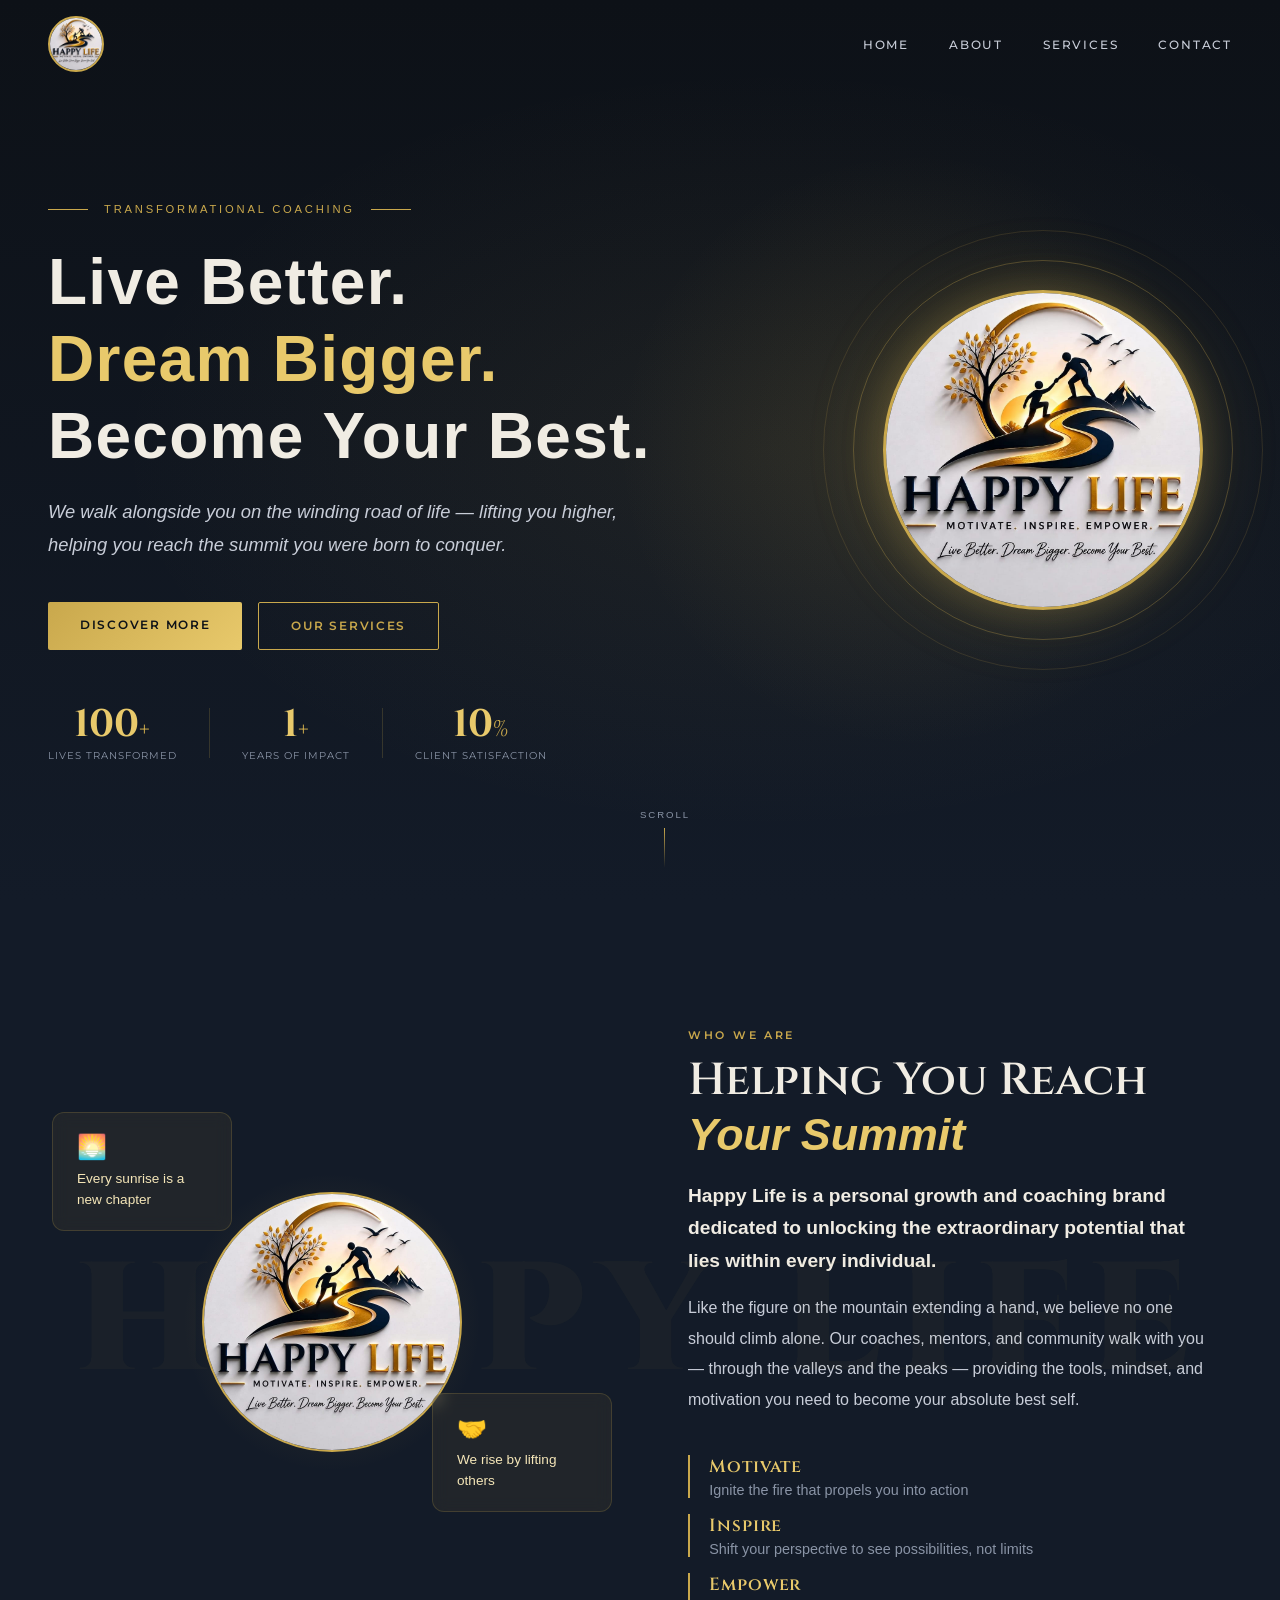
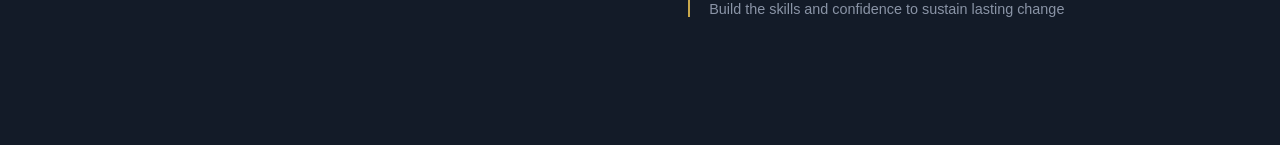
==== index.html @ b6725c38 "Update index.html" ====
<!DOCTYPE html>
<html lang="en">
<head>
  <meta charset="UTF-8" />
  <meta name="viewport" content="width=device-width, initial-scale=1.0" />
  <meta name="description" content="Happy life empowers individuals and organizations through public speaking,communication,and personal development training.Build confidence and unlock your potential today.">
  <title>Happy Life | Motivate. Inspire. Empower.</title>
  <link rel="stylesheet" href="styles.css" />
  <link href="https://fonts.googleapis.com/css2?family=Cormorant+Garamond:ital,wght@0,300;0,400;0,600;0,700;1,300;1,400&family=Cinzel:wght@400;600;700;900&family=Dancing+Script:wght@600;700&family=Montserrat:wght@300;400;500;600&display=swap" rel="stylesheet" />
</head>
<body>
  <!-- Particle Background -->
  <div class="particles" id="particles"></div>

  <!-- Navigation -->
  <nav class="navbar" id="navbar">
    <div class="nav-logo">
      <img src="happylife logo.jpeg" alt="Happy Life Logo" class="nav-logo-img" />
    </div>
    <ul class="nav-links">
      <li><a href="index.html">Home</a></li>
      <li><a href="about.html">About</a></li>
      <li><a href="service.html">Services</a></li>
      <li><a href="contact.html">Contact</a></li>
    </ul>
  </nav>

  <!-- Mobile Menu -->
  <div class="mobile-menu" id="mobileMenu">
    <ul>
      <li><a href="index.html" onclick="closeMobile()">Home</a></li>
      <li><a href="about.html" onclick="closeMobile()">About</a></li>
      <li><a href="service.html" onclick="closeMobile()">Services</a></li>
      <li><a href="contact.html" onclick="closeMobile()">Contact</a></li>
    </ul>
  </div>

  <!-- Hero Section -->
  <section class="hero" id="home">
    <div class="hero-backdrop"></div>
    <div class="hero-glow"></div>
    <div class="hero-content">
      <div class="hero-badge">
        <span class="badge-line"></span>
        <span>Transformational Coaching</span>
        <span class="badge-line"></span>
      </div>
      <h1 class="hero-title">
        <span class="hero-title-top">Live Better.</span>
        <span class="hero-title-mid">Dream Bigger.</span>
        <span class="hero-title-bot">Become Your Best.</span>
      </h1>
      <p class="hero-sub">We walk alongside you on the winding road of life — lifting you higher, helping you reach the summit you were born to conquer.</p>
      <div class="hero-actions">
        <a href="about.html" class="btn-gold">Discover More</a>
        <a href="service.html" class="btn-ghost">Our Services</a>
      </div>
      <div class="hero-stats">
        <div class="stat"><span class="stat-num" data-target="1200">100</span><span class="stat-plus">+</span><p>Lives Transformed</p></div>
        <div class="stat-divider"></div>
        <div class="stat"><span class="stat-num" data-target="8">1</span><span class="stat-plus">+</span><p>Years of Impact</p></div>
        <div class="stat-divider"></div>
        <div class="stat"><span class="stat-num" data-target="96">10</span><span class="stat-plus">%</span><p>Client Satisfaction</p></div>
      </div>
    </div>
    <div class="hero-logo-wrap">
      <div class="logo-ring ring1"></div>
      <div class="logo-ring ring2"></div>
      <img src="happylife logo.jpeg" alt="Happy Life" class="hero-logo-img" />
    </div>
    <div class="scroll-hint">
      <span>Scroll</span>
      <div class="scroll-line"></div>
    </div>
  </section>
  <!--about section-->
    <section class="about" id="about">
    <div class="section-bg-text">HAPPY LIFE</div>
    <div class="container">
      <div class="about-grid">
        <div class="about-visual">
          <div class="about-card card-1">
            <div class="about-card-icon">🌅</div>
            <p>Every sunrise is a new chapter</p>
          </div>
          <div class="about-card card-2">
            <div class="about-card-icon">🤝</div>
            <p>We rise by lifting others</p>
          </div>
          <div class="about-image-wrap">
            <img src="happylife logo.jpeg" alt="Happy Life" class="about-logo" />
            <div class="about-image-glow"></div>
          </div>
        </div>
        <div class="about-text">
          <div class="section-label">Who We Are</div>
          <h2 class="section-title">Helping You Reach <em>Your Summit</em></h2>
          <p class="about-lead">Happy Life is a personal growth and coaching brand dedicated to unlocking the extraordinary potential that lies within every individual.</p>
          <p class="about-body">Like the figure on the mountain extending a hand, we believe no one should climb alone. Our coaches, mentors, and community walk with you — through the valleys and the peaks — providing the tools, mindset, and motivation you need to become your absolute best self.</p>
          <div class="pillars">
            <div class="pillar">
              <span class="pillar-gold">Motivate</span>
              <p>Ignite the fire that propels you into action</p>
            </div>
            <div class="pillar">
              <span class="pillar-gold">Inspire</span>
              <p>Shift your perspective to see possibilities, not limits</p>
            </div>
            <div class="pillar">
              <span class="pillar-gold">Empower</span>
              <p>Build the skills and confidence to sustain lasting change</p>
            </div>
          </div>
        </div>
      </div>
    </div>
  </section>
<script defer src="script.js"></script>
</body>
</html>
---- styles.css ----
/* ===== CSS VARIABLES ===== */
:root {
  --navy: #0d1117;
  --navy-2: #131b28;
  --navy-3: #1a2540;
  --gold: #c9a84c;
  --gold-light: #e8c96b;
  --gold-pale: #f5e6b8;
  --white: #ffffff;
  --off-white: #f0ece3;
  --text-muted: #8a94a6;
  --text-body: #c8cdd8;
  --border: rgba(201, 168, 76, 0.2);
  --shadow-gold: 0 0 40px rgba(201, 168, 76, 0.25);
  --shadow-deep: 0 20px 60px rgba(0, 0, 0, 0.5);

  --font-display: 'Cinzel', serif;
  --font-body: 'Cormorant Garamond', serif;
  --font-script: 'Dancing Script', cursive;
  --font-sans: 'Montserrat', sans-serif;

  --radius: 12px;
  --transition: 0.4s cubic-bezier(0.25, 0.8, 0.25, 1);
}
*{
  font-family:Arial, sans-serif;
}

/* ===== RESET & BASE ===== */
*, *::before, *::after { box-sizing: border-box; margin: 0; padding: 0; }

html { scroll-behavior: smooth; font-size: 16px; }

body {
  background: var(--navy);
  color: var(--text-body);
  font-family: var(--font-body);
  overflow-x: hidden;
  cursor: default;
}

a { text-decoration: none; color: inherit; }
img { max-width: 100%; display: block; }

/* ===== PARTICLES ===== */
.particles {
  position: fixed;
  inset: 0;
  pointer-events: none;
  z-index: 0;
  overflow: hidden;
}

.particle {
  position: absolute;
  border-radius: 50%;
  background: var(--gold);
  opacity: 0;
  animation: float-particle linear infinite;
}

@keyframes float-particle {
  0% { transform: translateY(100vh) scale(0); opacity: 0; }
  10% { opacity: 0.6; }
  90% { opacity: 0.2; }
  100% { transform: translateY(-10vh) scale(1); opacity: 0; }
}

/* ===== NAVBAR ===== */
.navbar {
  position: fixed;
  top: 0;
  left: 0;
  right: 0;
  z-index: 1000;
  display: flex;
  align-items: center;
  justify-content: space-between;
  padding: 1rem 3rem;
  transition: var(--transition);
  background: transparent;
}

.navbar.scrolled {
  background: rgba(13, 17, 23, 0.95);
  backdrop-filter: blur(16px);
  border-bottom: 1px solid var(--border);
  padding: 0.75rem 3rem;
}

.nav-logo-img {
  height: 56px;
  width: 56px;
  object-fit: cover;
  border-radius: 50%;
  border: 2px solid var(--gold);
  transition: var(--transition);
}

.nav-logo-img:hover { transform: rotate(5deg) scale(1.05); }

.nav-links {
  display: flex;
  list-style: none;
  gap: 2.5rem;
}

.nav-links a {
  font-family: var(--font-sans);
  font-size: 0.75rem;
  font-weight: 500;
  letter-spacing: 0.15em;
  text-transform: uppercase;
  color: var(--text-body);
  position: relative;
  transition: color 0.3s;
}

.nav-links a::after {
  content: '';
  position: absolute;
  bottom: -4px;
  left: 0;
  width: 0;
  height: 1px;
  background: var(--gold);
  transition: width 0.3s;
}

.nav-links a:hover { color: var(--gold-light); }
.nav-links a:hover::after { width: 100%; }

.nav-cta {
  font-family: var(--font-sans);
  font-size: 0.7rem;
  font-weight: 600;
  letter-spacing: 0.15em;
  text-transform: uppercase;
  background: linear-gradient(135deg, var(--gold), var(--gold-light));
  color: var(--navy);
  padding: 0.65rem 1.5rem;
  border-radius: 2px;
  transition: var(--transition);
}

.nav-cta:hover {
  transform: translateY(-2px);
  box-shadow: 0 8px 24px rgba(201, 168, 76, 0.4);
}

.hamburger {
  display: none;
  flex-direction: column;
  gap: 5px;
  background: none;
  border: none;
  cursor: pointer;
  padding: 4px;
}

.hamburger span {
  display: block;
  width: 24px;
  height: 2px;
  background: var(--gold);
  transition: var(--transition);
}

/* ===== MOBILE MENU ===== */
.mobile-menu {
  position: fixed;
  inset: 0;
  background: rgba(13, 17, 23, 0.98);
  z-index: 999;
  display: flex;
  align-items: center;
  justify-content: center;
  transform: translateX(100%);
  transition: var(--transition);
}

.mobile-menu.open { transform: translateX(0); }

.mobile-menu ul {
  list-style: none;
  text-align: center;
  display: flex;
  flex-direction: column;
  gap: 2rem;
}

.mobile-menu a {
  font-family: var(--font-display);
  font-size: 2rem;
  color: var(--off-white);
  letter-spacing: 0.1em;
}

.mobile-menu a:hover { color: var(--gold); }

/* ===== HERO ===== */
.hero {
  position: relative;
  min-height: 100vh;
  display: flex;
  align-items: center;
  padding: 8rem 3rem 4rem;
  overflow: hidden;
  z-index: 1;
}

.hero-backdrop {
  position: absolute;
  inset: 0;
  background: radial-gradient(ellipse at 60% 50%, rgba(201, 168, 76, 0.08) 0%, transparent 60%),
              linear-gradient(180deg, var(--navy) 0%, var(--navy-2) 100%);
  z-index: 0;
}

.hero-glow {
  position: absolute;
  width: 600px;
  height: 600px;
  border-radius: 50%;
  background: radial-gradient(circle, rgba(201, 168, 76, 0.12), transparent 70%);
  right: 5%;
  top: 50%;
  transform: translateY(-50%);
  z-index: 0;
  animation: pulse-glow 4s ease-in-out infinite;
}

@keyframes pulse-glow {
  0%, 100% { transform: translateY(-50%) scale(1); opacity: 0.8; }
  50% { transform: translateY(-50%) scale(1.1); opacity: 1; }
}

.hero-content {
  position: relative;
  z-index: 2;
  max-width: 620px;
}

.hero-badge {
  display: flex;
  align-items: center;
  gap: 1rem;
  margin-bottom: 2rem;
  font-family: var(--font-sans);
  font-size: 0.7rem;
  font-weight: 500;
  letter-spacing: 0.25em;
  text-transform: uppercase;
  color: var(--gold);
  animation: fade-up 0.8s ease both;
}

.badge-line {
  display: block;
  width: 40px;
  height: 1px;
  background: var(--gold);
}

.hero-title {
  font-family: var(--font-display);
  font-size: clamp(2.8rem, 5vw, 4.5rem);
  font-weight: 700;
  line-height: 1.1;
  letter-spacing: 0.02em;
  display: flex;
  flex-direction: column;
  gap: 0.1em;
  margin-bottom: 1.5rem;
}

.hero-title-top {
  color: var(--off-white);
  animation: fade-up 0.8s 0.1s ease both;
}

.hero-title-mid {
  color: var(--gold-light);
  animation: fade-up 0.8s 0.2s ease both;
}

.hero-title-bot {
  color: var(--off-white);
  animation: fade-up 0.8s 0.3s ease both;
}

.hero-sub {
  font-size: 1.15rem;
  line-height: 1.8;
  color: var(--text-body);
  margin-bottom: 2.5rem;
  font-style: italic;
  animation: fade-up 0.8s 0.4s ease both;
}

.hero-actions {
  display: flex;
  gap: 1rem;
  margin-bottom: 3.5rem;
  animation: fade-up 0.8s 0.5s ease both;
}

.btn-gold {
  font-family: var(--font-sans);
  font-size: 0.72rem;
  font-weight: 600;
  letter-spacing: 0.15em;
  text-transform: uppercase;
  background: linear-gradient(135deg, var(--gold), var(--gold-light));
  color: var(--navy);
  padding: 1rem 2rem;
  border-radius: 2px;
  border: none;
  cursor: pointer;
  transition: var(--transition);
  display: inline-block;
}

.btn-gold:hover {
  transform: translateY(-3px);
  box-shadow: 0 12px 32px rgba(201, 168, 76, 0.45);
}

.btn-ghost {
  font-family: var(--font-sans);
  font-size: 0.72rem;
  font-weight: 600;
  letter-spacing: 0.15em;
  text-transform: uppercase;
  color: var(--gold);
  padding: 1rem 2rem;
  border: 1px solid var(--gold);
  border-radius: 2px;
  transition: var(--transition);
  display: inline-block;
}

.btn-ghost:hover {
  background: rgba(201, 168, 76, 0.1);
  transform: translateY(-3px);
}

.hero-stats {
  display: flex;
  align-items: center;
  gap: 2rem;
  animation: fade-up 0.8s 0.6s ease both;
}

.stat { text-align: center; }

.stat-num {
  font-family: var(--font-display);
  font-size: 2.4rem;
  font-weight: 700;
  color: var(--gold-light);
  line-height: 1;
}

.stat-plus {
  font-family: var(--font-display);
  font-size: 1.4rem;
  color: var(--gold);
}

.stat p {
  font-family: var(--font-sans);
  font-size: 0.62rem;
  letter-spacing: 0.1em;
  text-transform: uppercase;
  color: var(--text-muted);
  margin-top: 0.3rem;
}

.stat-divider {
  width: 1px;
  height: 50px;
  background: var(--border);
}

/* Hero Logo */
.hero-logo-wrap {
  position: absolute;
  right: 6%;
  top: 50%;
  transform: translateY(-50%);
  z-index: 2;
  display: flex;
  align-items: center;
  justify-content: center;
}

.logo-ring {
  position: absolute;
  border-radius: 50%;
  border: 1px solid rgba(201, 168, 76, 0.3);
  animation: spin-ring linear infinite;
}

.ring1 {
  width: 380px;
  height: 380px;
  animation-duration: 20s;
}

.ring2 {
  width: 440px;
  height: 440px;
  animation-duration: 30s;
  animation-direction: reverse;
  border-color: rgba(201, 168, 76, 0.15);
}

@keyframes spin-ring {
  from { transform: rotate(0deg); }
  to { transform: rotate(360deg); }
}

.hero-logo-img {
  width: 320px;
  height: 320px;
  object-fit: cover;
  border-radius: 50%;
  border: 3px solid var(--gold);
  box-shadow: var(--shadow-gold), 0 0 80px rgba(201, 168, 76, 0.2);
  animation: float 6s ease-in-out infinite;
}

@keyframes float {
  0%, 100% { transform: translateY(0); }
  50% { transform: translateY(-16px); }
}

/* Scroll Hint */
.scroll-hint {
  position: absolute;
  bottom: 2rem;
  left: 50%;
  transform: translateX(-50%);
  z-index: 2;
  display: flex;
  flex-direction: column;
  align-items: center;
  gap: 0.5rem;
  font-family: var(--font-sans);
  font-size: 0.6rem;
  letter-spacing: 0.2em;
  text-transform: uppercase;
  color: var(--text-muted);
  animation: fade-up 1s 1s ease both;
}

.scroll-line {
  width: 1px;
  height: 40px;
  background: linear-gradient(to bottom, var(--gold), transparent);
  animation: scroll-pulse 2s ease-in-out infinite;
}

@keyframes scroll-pulse {
  0%, 100% { opacity: 0.5; transform: scaleY(1); }
  50% { opacity: 1; transform: scaleY(1.2); }
}

/* ===== KEYFRAMES ===== */
@keyframes fade-up {
  from { opacity: 0; transform: translateY(30px); }
  to { opacity: 1; transform: translateY(0); }
}

/* ===== CONTAINER ===== */
.container {
  max-width: 1200px;
  margin: 0 auto;
  padding: 0 2rem;
}

/* ===== SECTION LABELS ===== */
.section-label {
  font-family: var(--font-sans);
  font-size: 0.68rem;
  font-weight: 600;
  letter-spacing: 0.25em;
  text-transform: uppercase;
  color: var(--gold);
  margin-bottom: 0.75rem;
}

.section-title {
  font-family: var(--font-display);
  font-size: clamp(2rem, 3.5vw, 3rem);
  font-weight: 600;
  color: var(--off-white);
  line-height: 1.2;
  margin-bottom: 1rem;
}

.section-title em {
  font-style: italic;
  color: var(--gold-light);
}

.section-sub {
  font-size: 1.05rem;
  color: var(--text-body);
  line-height: 1.8;
  max-width: 560px;
}

.section-header {
  text-align: center;
  margin-bottom: 4rem;
}

.section-header .section-sub { margin: 0 auto; }

/* ===== ABOUT ===== */
.about {
  position: relative;
  padding: 8rem 0;
  background: var(--navy-2);
  overflow: hidden;
  z-index: 1;
}

.section-bg-text {
  position: absolute;
  top: 50%;
  left: 50%;
  transform: translate(-50%, -50%);
  font-family: var(--font-display);
  font-size: clamp(4rem, 12vw, 10rem);
  font-weight: 900;
  color: rgba(201, 168, 76, 0.04);
  white-space: nowrap;
  pointer-events: none;
  letter-spacing: 0.1em;
}

.about-grid {
  display: grid;
  grid-template-columns: 1fr 1fr;
  gap: 6rem;
  align-items: center;
}

.about-visual {
  position: relative;
  height: 500px;
}

.about-image-wrap {
  position: absolute;
  top: 50%;
  left: 50%;
  transform: translate(-50%, -50%);
  z-index: 1;
}

.about-logo {
  width: 260px;
  height: 260px;
  object-fit: cover;
  border-radius: 50%;
  border: 2px solid var(--gold);
  position: relative;
  z-index: 2;
}

.about-image-glow {
  position: absolute;
  inset: -20px;
  border-radius: 50%;
  background: radial-gradient(circle, rgba(201, 168, 76, 0.2), transparent 70%);
  z-index: 1;
  animation: pulse-glow 3s ease-in-out infinite;
}

.about-card {
  position: absolute;
  background: rgba(201, 168, 76, 0.08);
  border: 1px solid var(--border);
  border-radius: var(--radius);
  padding: 1.25rem 1.5rem;
  max-width: 180px;
  z-index: 3;
  backdrop-filter: blur(8px);
  animation: float 7s ease-in-out infinite;
}

.about-card.card-1 { top: 40px; left: -20px; animation-delay: 0s; }
.about-card.card-2 { bottom: 60px; right: -20px; animation-delay: 1.5s; }

.about-card-icon { font-size: 1.5rem; margin-bottom: 0.5rem; }
.about-card p { font-size: 0.85rem; color: var(--gold-pale); line-height: 1.5; }

.about-lead {
  font-size: 1.2rem;
  font-weight: 600;
  color: var(--off-white);
  line-height: 1.7;
  margin-bottom: 1rem;
}

.about-body {
  font-size: 1rem;
  line-height: 1.9;
  color: var(--text-body);
  margin-bottom: 2.5rem;
}

.pillars {
  display: flex;
  flex-direction: column;
  gap: 1rem;
}

.pillar {
  display: flex;
  flex-direction: column;
  gap: 0.2rem;
  padding-left: 1.2rem;
  border-left: 2px solid var(--gold);
}

.pillar-gold {
  font-family: var(--font-display);
  font-size: 1.1rem;
  font-weight: 600;
  color: var(--gold-light);
  letter-spacing: 0.05em;
}

.pillar p { font-size: 0.9rem; color: var(--text-muted); }

/* ===== SERVICES ===== */
.services {
  position: relative;
  padding: 8rem 0;
  background: var(--navy);
  z-index: 1;
}

.services-grid {
  display: grid;
  grid-template-columns: repeat(3, 1fr);
  gap: 1.5rem;
}

.service-card {
  position: relative;
  background: linear-gradient(135deg, rgba(26, 37, 64, 0.8), rgba(19, 27, 40, 0.6));
  border: 1px solid var(--border);
  border-radius: var(--radius);
  padding: 2.5rem 2rem;
  transition: var(--transition);
  overflow: hidden;
  animation: fade-up 0.6s var(--delay, 0s) ease both;
}

.service-card::before {
  content: '';
  position: absolute;
  top: 0;
  left: 0;
  right: 0;
  height: 2px;
  background: linear-gradient(90deg, transparent, var(--gold), transparent);
  opacity: 0;
  transition: opacity 0.4s;
}

.service-card:hover {
  transform: translateY(-8px);
  border-color: rgba(201, 168, 76, 0.5);
  box-shadow: var(--shadow-gold);
}

.service-card:hover::before { opacity: 1; }

.service-card.featured {
  background: linear-gradient(135deg, rgba(201, 168, 76, 0.12), rgba(26, 37, 64, 0.9));
  border-color: rgba(201, 168, 76, 0.4);
}

.service-icon {
  font-size: 2.5rem;
  margin-bottom: 1.25rem;
}

.service-card h3 {
  font-family: var(--font-display);
  font-size: 1.25rem;
  font-weight: 600;
  color: var(--off-white);
  margin-bottom: 0.75rem;
  line-height: 1.3;
}

.service-card p {
  font-size: 0.95rem;
  line-height: 1.8;
  color: var(--text-body);
  margin-bottom: 1.5rem;
}

.service-tag {
  display: inline-block;
  font-family: var(--font-sans);
  font-size: 0.6rem;
  font-weight: 600;
  letter-spacing: 0.15em;
  text-transform: uppercase;
  padding: 0.3rem 0.8rem;
  border-radius: 99px;
  background: rgba(201, 168, 76, 0.1);
  color: var(--gold);
  border: 1px solid var(--border);
  margin-bottom: 1rem;
}

.gold-tag { background: rgba(201, 168, 76, 0.2); }

.service-link {
  font-family: var(--font-sans);
  font-size: 0.75rem;
  font-weight: 600;
  letter-spacing: 0.1em;
  color: var(--gold);
  transition: gap 0.3s;
  display: block;
}

.service-link:hover { color: var(--gold-light); }

/* ===== QUOTE BANNER ===== */
.quote-banner {
  position: relative;
  padding: 5rem 2rem;
  background: linear-gradient(135deg, rgba(201, 168, 76, 0.08), rgba(13, 17, 23, 0.95)),
              var(--navy-3);
  border-top: 1px solid var(--border);
  border-bottom: 1px solid var(--border);
  overflow: hidden;
  z-index: 1;
}

.quote-inner {
  max-width: 800px;
  margin: 0 auto;
  text-align: center;
  position: relative;
}

.quote-mark {
  font-family: var(--font-display);
  font-size: 8rem;
  color: var(--gold);
  opacity: 0.15;
  line-height: 0;
  position: absolute;
  top: 2rem;
  left: -2rem;
}

blockquote {
  font-family: var(--font-script);
  font-size: clamp(1.4rem, 2.5vw, 2rem);
  color: var(--off-white);
  line-height: 1.6;
  font-style: italic;
  margin-bottom: 1rem;
}

cite {
  font-family: var(--font-sans);
  font-size: 0.7rem;
  letter-spacing: 0.2em;
  text-transform: uppercase;
  color: var(--gold);
}

/* ===== TESTIMONIALS ===== */
.testimonials {
  padding: 8rem 0;
  background: var(--navy-2);
  z-index: 1;
  position: relative;
}

.testimonials-track {
  display: grid;
  grid-template-columns: repeat(2, 1fr);
  gap: 1.5rem;
}

.testimonial-card {
  background: rgba(26, 37, 64, 0.6);
  border: 1px solid var(--border);
  border-radius: var(--radius);
  padding: 2.5rem;
  transition: var(--transition);
}

.testimonial-card:hover {
  border-color: rgba(201, 168, 76, 0.4);
  transform: translateY(-4px);
}

.stars {
  color: var(--gold);
  font-size: 1rem;
  letter-spacing: 0.1em;
  margin-bottom: 1.25rem;
}

.testimonial-card p {
  font-size: 1.05rem;
  font-style: italic;
  line-height: 1.9;
  color: var(--off-white);
  margin-bottom: 2rem;
}

.client {
  display: flex;
  align-items: center;
  gap: 1rem;
}

.client-avatar {
  width: 48px;
  height: 48px;
  border-radius: 50%;
  background: linear-gradient(135deg, var(--gold), var(--navy-3));
  display: flex;
  align-items: center;
  justify-content: center;
  font-family: var(--font-display);
  font-size: 0.8rem;
  font-weight: 700;
  color: var(--navy);
  flex-shrink: 0;
}

.client strong {
  display: block;
  font-family: var(--font-display);
  font-size: 0.95rem;
  color: var(--off-white);
}

.client span {
  font-family: var(--font-sans);
  font-size: 0.72rem;
  color: var(--text-muted);
}

/* ===== CONTACT ===== */
.contact {
  position: relative;
  padding: 8rem 0;
  background: var(--navy);
  z-index: 1;
  overflow: hidden;
}

.contact-glow {
  position: absolute;
  top: 0;
  right: 0;
  width: 500px;
  height: 500px;
  background: radial-gradient(circle, rgba(201, 168, 76, 0.07), transparent 70%);
  pointer-events: none;
}

.contact-grid {
  display: grid;
  grid-template-columns: 1fr 1.4fr;
  gap: 5rem;
  align-items: start;
}

.contact-info p {
  font-size: 1rem;
  line-height: 1.9;
  color: var(--text-body);
  margin-bottom: 2rem;
}

.contact-details {
  display: flex;
  flex-direction: column;
  gap: 1rem;
  margin-bottom: 2rem;
}

.contact-item {
  display: flex;
  align-items: center;
  gap: 1rem;
  font-family: var(--font-sans);
  font-size: 0.85rem;
  color: var(--text-body);
}

.contact-icon { font-size: 1.1rem; }

.social-links {
  display: flex;
  gap: 0.75rem;
}

.social-btn {
  font-family: var(--font-sans);
  font-size: 0.65rem;
  font-weight: 600;
  letter-spacing: 0.1em;
  text-transform: uppercase;
  padding: 0.5rem 1rem;
  border: 1px solid var(--border);
  border-radius: 2px;
  color: var(--gold);
  transition: var(--transition);
}

.social-btn:hover {
  background: rgba(201, 168, 76, 0.1);
  border-color: var(--gold);
}

/* Form */
.contact-form {
  display: flex;
  flex-direction: column;
  gap: 1.5rem;
}

.form-row {
  display: grid;
  grid-template-columns: 1fr 1fr;
  gap: 1.5rem;
}

.form-group {
  display: flex;
  flex-direction: column;
  gap: 0.5rem;
}

.form-group label {
  font-family: var(--font-sans);
  font-size: 0.68rem;
  font-weight: 600;
  letter-spacing: 0.15em;
  text-transform: uppercase;
  color: var(--gold);
}

.form-group input,
.form-group select,
.form-group textarea {
  background: rgba(26, 37, 64, 0.6);
  border: 1px solid var(--border);
  border-radius: var(--radius);
  padding: 0.85rem 1.1rem;
  color: var(--off-white);
  font-family: var(--font-body);
  font-size: 1rem;
  transition: border-color 0.3s;
  outline: none;
  resize: vertical;
}

.form-group input::placeholder,
.form-group textarea::placeholder {
  color: var(--text-muted);
}

.form-group select {
  appearance: none;
  cursor: pointer;
  color: var(--text-muted);
}

.form-group select option { background: var(--navy-2); color: var(--off-white); }

.form-group input:focus,
.form-group select:focus,
.form-group textarea:focus {
  border-color: var(--gold);
  background: rgba(26, 37, 64, 0.9);
}

.full-width { width: 100%; padding: 1.1rem; font-size: 0.8rem; }

.form-success {
  display: none;
  font-family: var(--font-sans);
  font-size: 0.85rem;
  color: var(--gold-light);
  text-align: center;
  padding: 1rem;
  border: 1px solid var(--border);
  border-radius: var(--radius);
  background: rgba(201, 168, 76, 0.08);
}

/* ===== FOOTER ===== */
.footer {
  background: var(--navy-2);
  border-top: 1px solid var(--border);
  padding: 4rem 2rem 2.5rem;
  text-align: center;
  z-index: 1;
  position: relative;
}

.footer-logo img {
  width: 80px;
  height: 80px;
  object-fit: cover;
  border-radius: 50%;
  border: 2px solid var(--gold);
  margin: 0 auto 1.25rem;
}

.footer-tagline {
  font-family: var(--font-sans);
  font-size: 0.7rem;
  font-weight: 600;
  letter-spacing: 0.25em;
  text-transform: uppercase;
  color: var(--gold);
  margin-bottom: 0.5rem;
}

.footer-sub {
  font-family: var(--font-script);
  font-size: 1.1rem;
  color: var(--text-body);
  margin-bottom: 2rem;
}

.footer-divider {
  width: 80px;
  height: 1px;
  background: var(--border);
  margin: 0 auto 1.5rem;
}

.footer-copy {
  font-family: var(--font-sans);
  font-size: 0.72rem;
  color: var(--text-muted);
  letter-spacing: 0.05em;
}

/* ===== SCROLL REVEAL ===== */
.reveal {
  opacity: 0;
  transform: translateY(40px);
  transition: opacity 0.7s ease, transform 0.7s ease;
}

.reveal.visible {
  opacity: 1;
  transform: translateY(0);
}

/* ===== RESPONSIVE ===== */
@media (max-width: 1024px) {
  .hero { flex-direction: column; text-align: center; padding: 7rem 2rem 4rem; }
  .hero-content { max-width: 100%; }
  .hero-badge { justify-content: center; }
  .hero-actions { justify-content: center; }
  .hero-stats { justify-content: center; }
  .hero-logo-wrap { position: relative; right: auto; top: auto; transform: none; margin-top: 3rem; }
  .scroll-hint { display: none; }
  .about-grid { grid-template-columns: 1fr; gap: 3rem; }
  .about-visual { height: 300px; }
  .services-grid { grid-template-columns: repeat(2, 1fr); }
  .contact-grid { grid-template-columns: 1fr; gap: 3rem; }
}

@media (max-width: 768px) {
  .navbar { padding: 1rem 1.5rem; }
  .nav-links, .nav-cta { display: none; }
  .hamburger { display: flex; }
  .navbar.scrolled { padding: 0.75rem 1.5rem; }

  .hero { padding: 6rem 1.5rem 3rem; }
  .hero-logo-img { width: 240px; height: 240px; }
  .ring1 { width: 280px; height: 280px; }
  .ring2 { width: 340px; height: 340px; }

  .about { padding: 5rem 0; }
  .services { padding: 5rem 0; }
  .services-grid { grid-template-columns: 1fr; }

  .testimonials-track { grid-template-columns: 1fr; }
  .contact { padding: 5rem 0; }
  .form-row { grid-template-columns: 1fr; }

  .quote-banner { padding: 3.5rem 2rem; }
  .quote-mark { display: none; }
}

@media (max-width: 480px) {
  .hero-stats { flex-direction: column; gap: 1rem; }
  .stat-divider { width: 60px; height: 1px; }
  .hero-actions { flex-direction: column; align-items: center; }
}
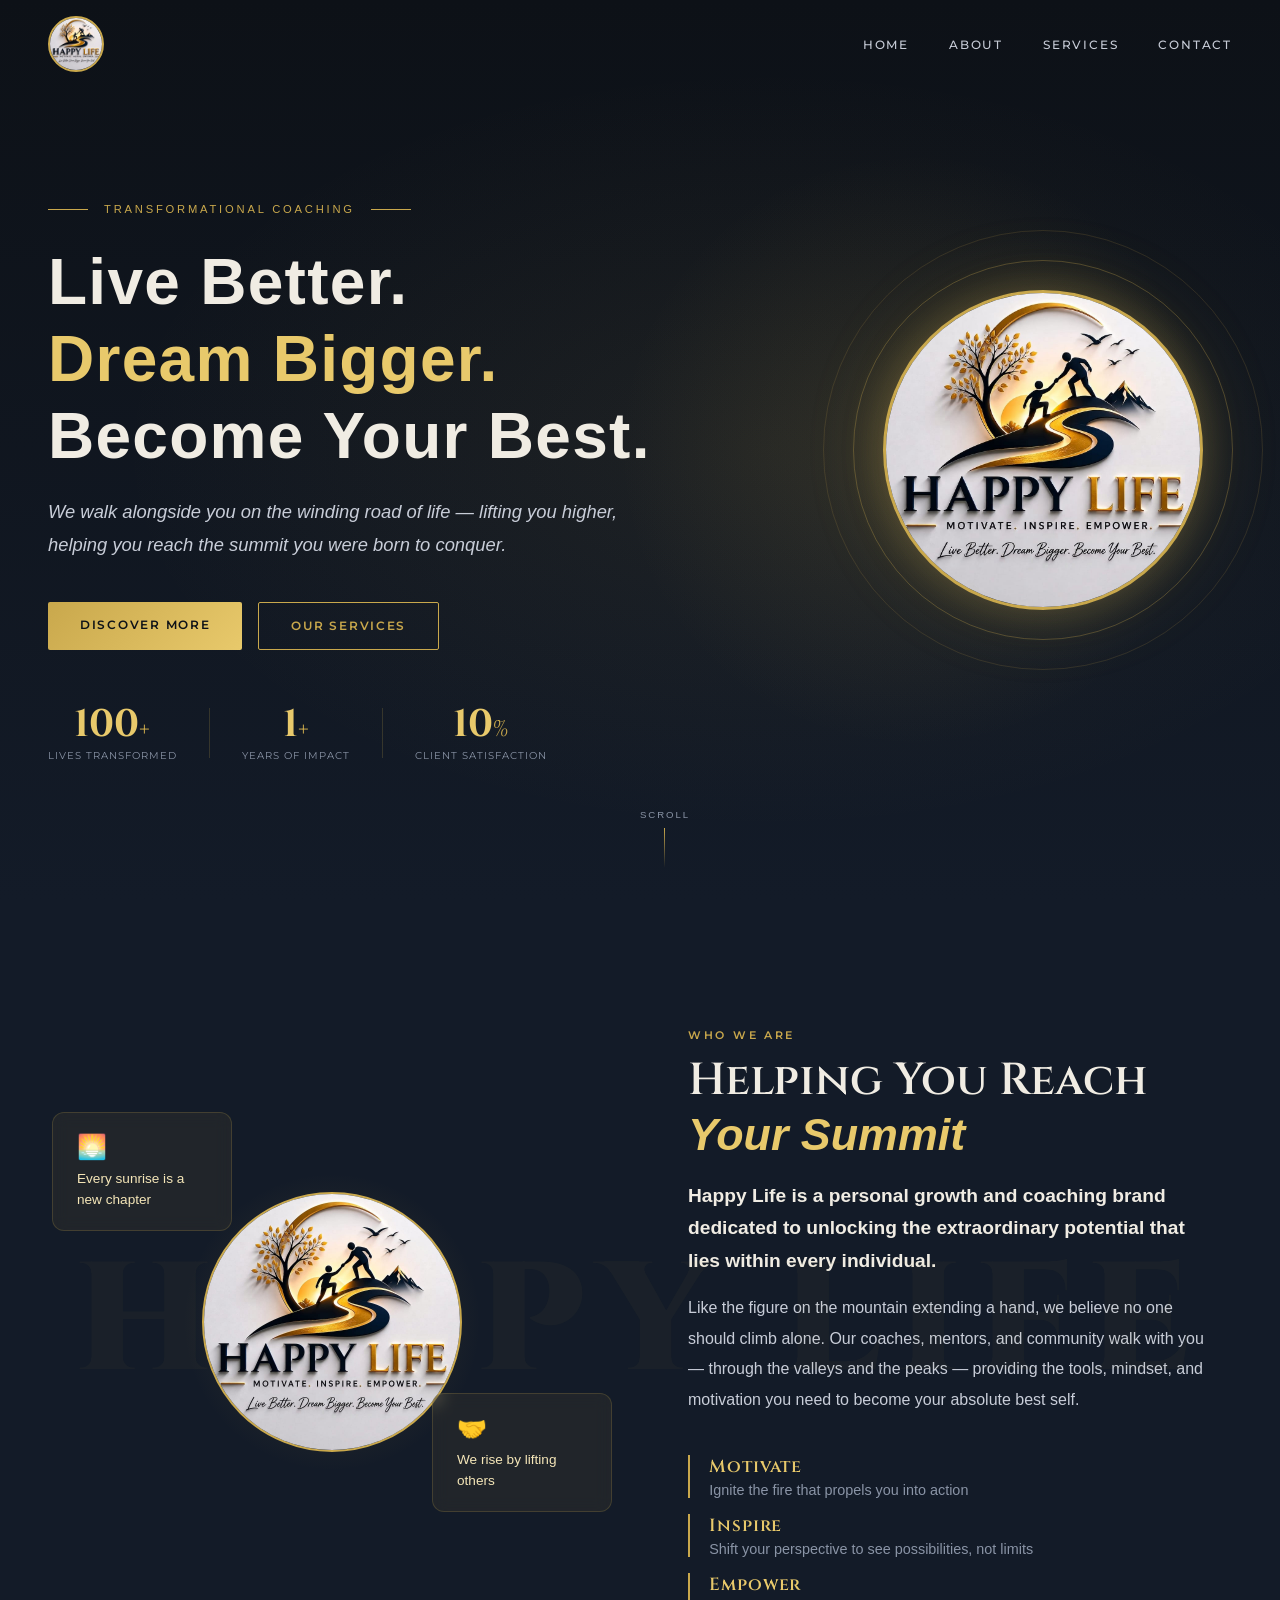
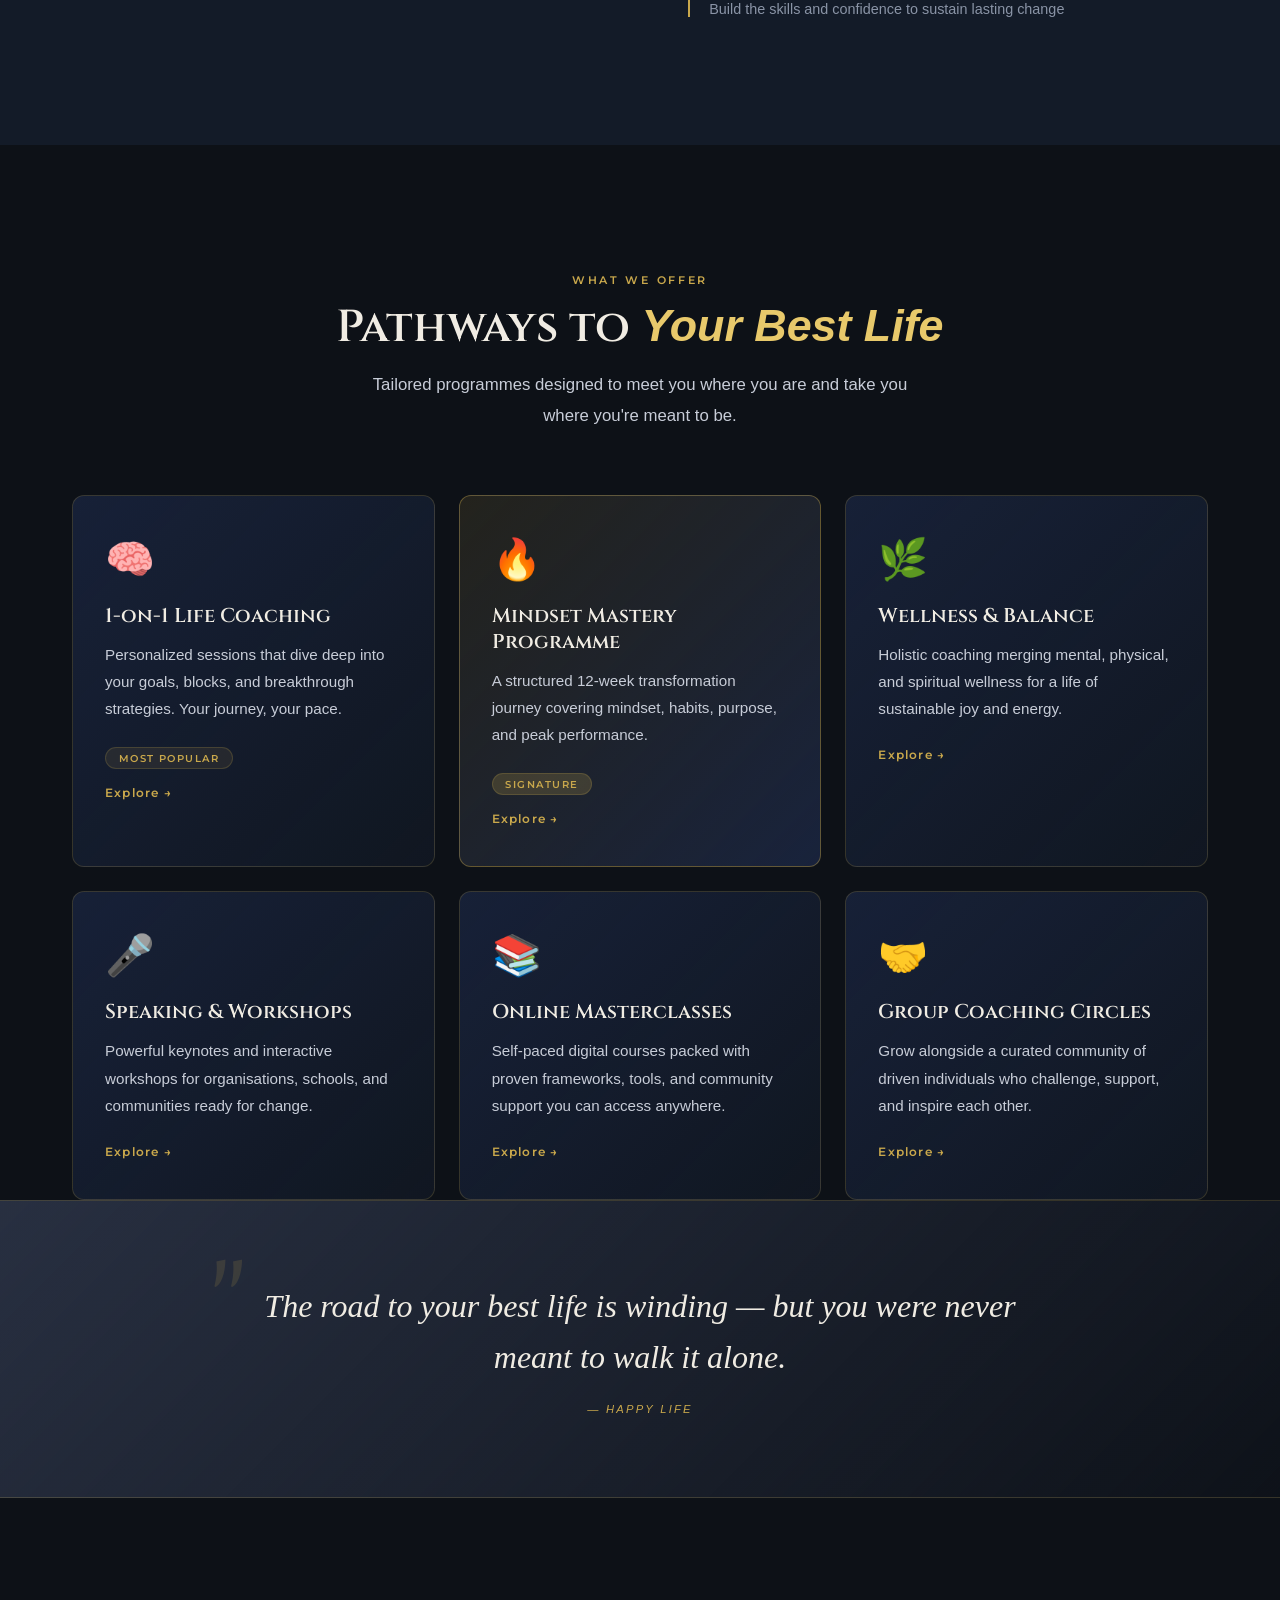
==== commit 0332beeb: "Update index.html" ====
--- a/index.html
+++ b/index.html
@@ -115,6 +115,64 @@
       </div>
     </div>
   </section>
+  <!--services section-->
+   <section class="services" id="services">
+    <div class="container">
+      <div class="section-header">
+        <div class="section-label">What We Offer</div>
+        <h2 class="section-title">Pathways to <em>Your Best Life</em></h2>
+        <p class="section-sub">Tailored programmes designed to meet you where you are and take you where you're meant to be.</p>
+      </div>
+      <div class="services-grid">
+        <div class="service-card" style="--delay:0s">
+          <div class="service-icon">🧠</div>
+          <h3>1-on-1 Life Coaching</h3>
+          <p>Personalized sessions that dive deep into your goals, blocks, and breakthrough strategies. Your journey, your pace.</p>
+          <div class="service-tag">Most Popular</div>
+          <a href="contact.html" class="service-link">Explore →</a>
+        </div>
+        <div class="service-card featured" style="--delay:0.1s">
+          <div class="service-icon">🔥</div>
+          <h3>Mindset Mastery Programme</h3>
+          <p>A structured 12-week transformation journey covering mindset, habits, purpose, and peak performance.</p>
+          <div class="service-tag gold-tag">Signature</div>
+          <a href="contact.html" class="service-link">Explore →</a>
+        </div>
+        <div class="service-card" style="--delay:0.2s">
+          <div class="service-icon">🌿</div>
+          <h3>Wellness & Balance</h3>
+          <p>Holistic coaching merging mental, physical, and spiritual wellness for a life of sustainable joy and energy.</p>
+          <a href="contact.html" class="service-link">Explore →</a>
+        </div>
+        <div class="service-card" style="--delay:0.3s">
+          <div class="service-icon">🎤</div>
+          <h3>Speaking & Workshops</h3>
+          <p>Powerful keynotes and interactive workshops for organisations, schools, and communities ready for change.</p>
+          <a href="contact.html" class="service-link">Explore →</a>
+        </div>
+        <div class="service-card" style="--delay:0.4s">
+          <div class="service-icon">📚</div>
+          <h3>Online Masterclasses</h3>
+          <p>Self-paced digital courses packed with proven frameworks, tools, and community support you can access anywhere.</p>
+          <a href="contact.html" class="service-link">Explore →</a>
+        </div>
+        <div class="service-card" style="--delay:0.5s">
+          <div class="service-icon">🤝</div>
+          <h3>Group Coaching Circles</h3>
+          <p>Grow alongside a curated community of driven individuals who challenge, support, and inspire each other.</p>
+          <a href="contact.html" class="service-link">Explore →</a>
+        </div>
+      </div>
+    </div>
+     <!-- Quote Banner -->
+  <section class="quote-banner">
+    <div class="quote-inner">
+      <span class="quote-mark">"</span>
+      <blockquote>The road to your best life is winding — but you were never meant to walk it alone.</blockquote>
+      <cite>— Happy Life</cite>
+    </div>
+  </section>
+    </section>
 <script defer src="script.js"></script>
 </body>
 </html>
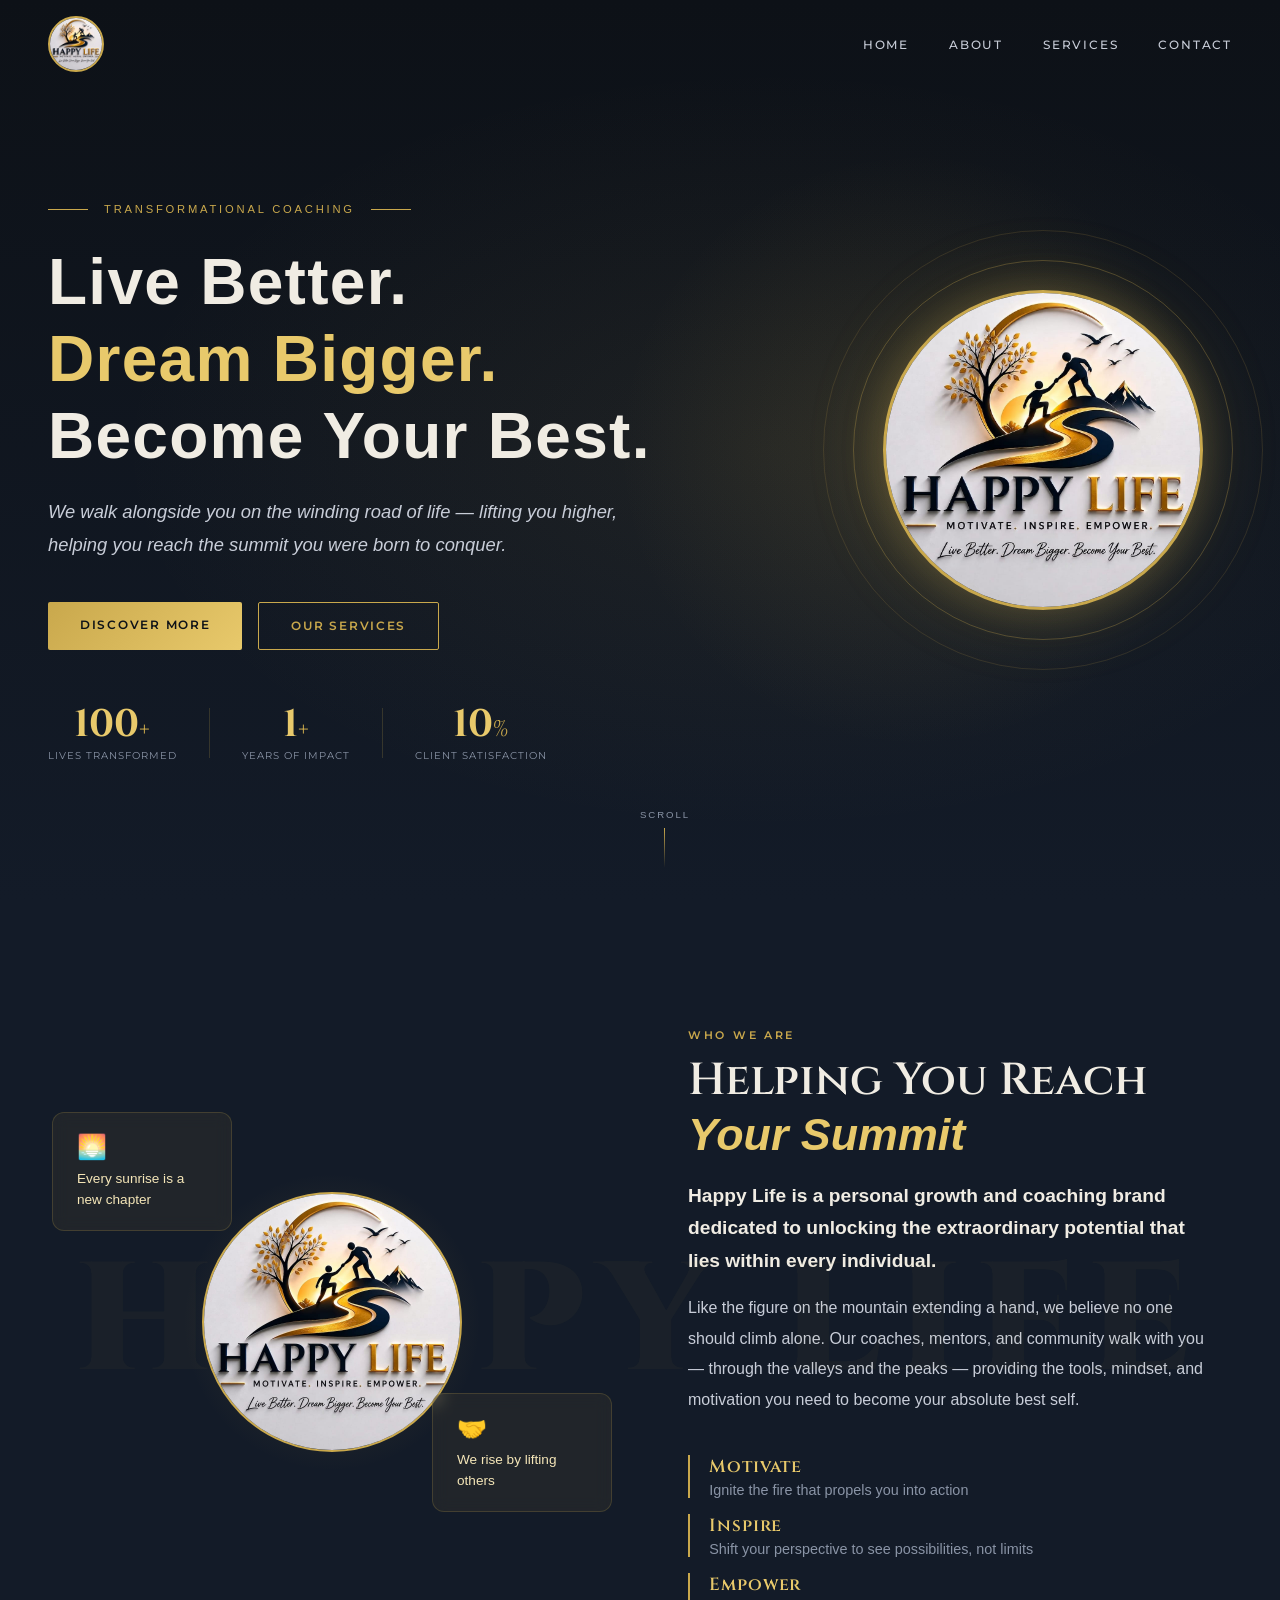
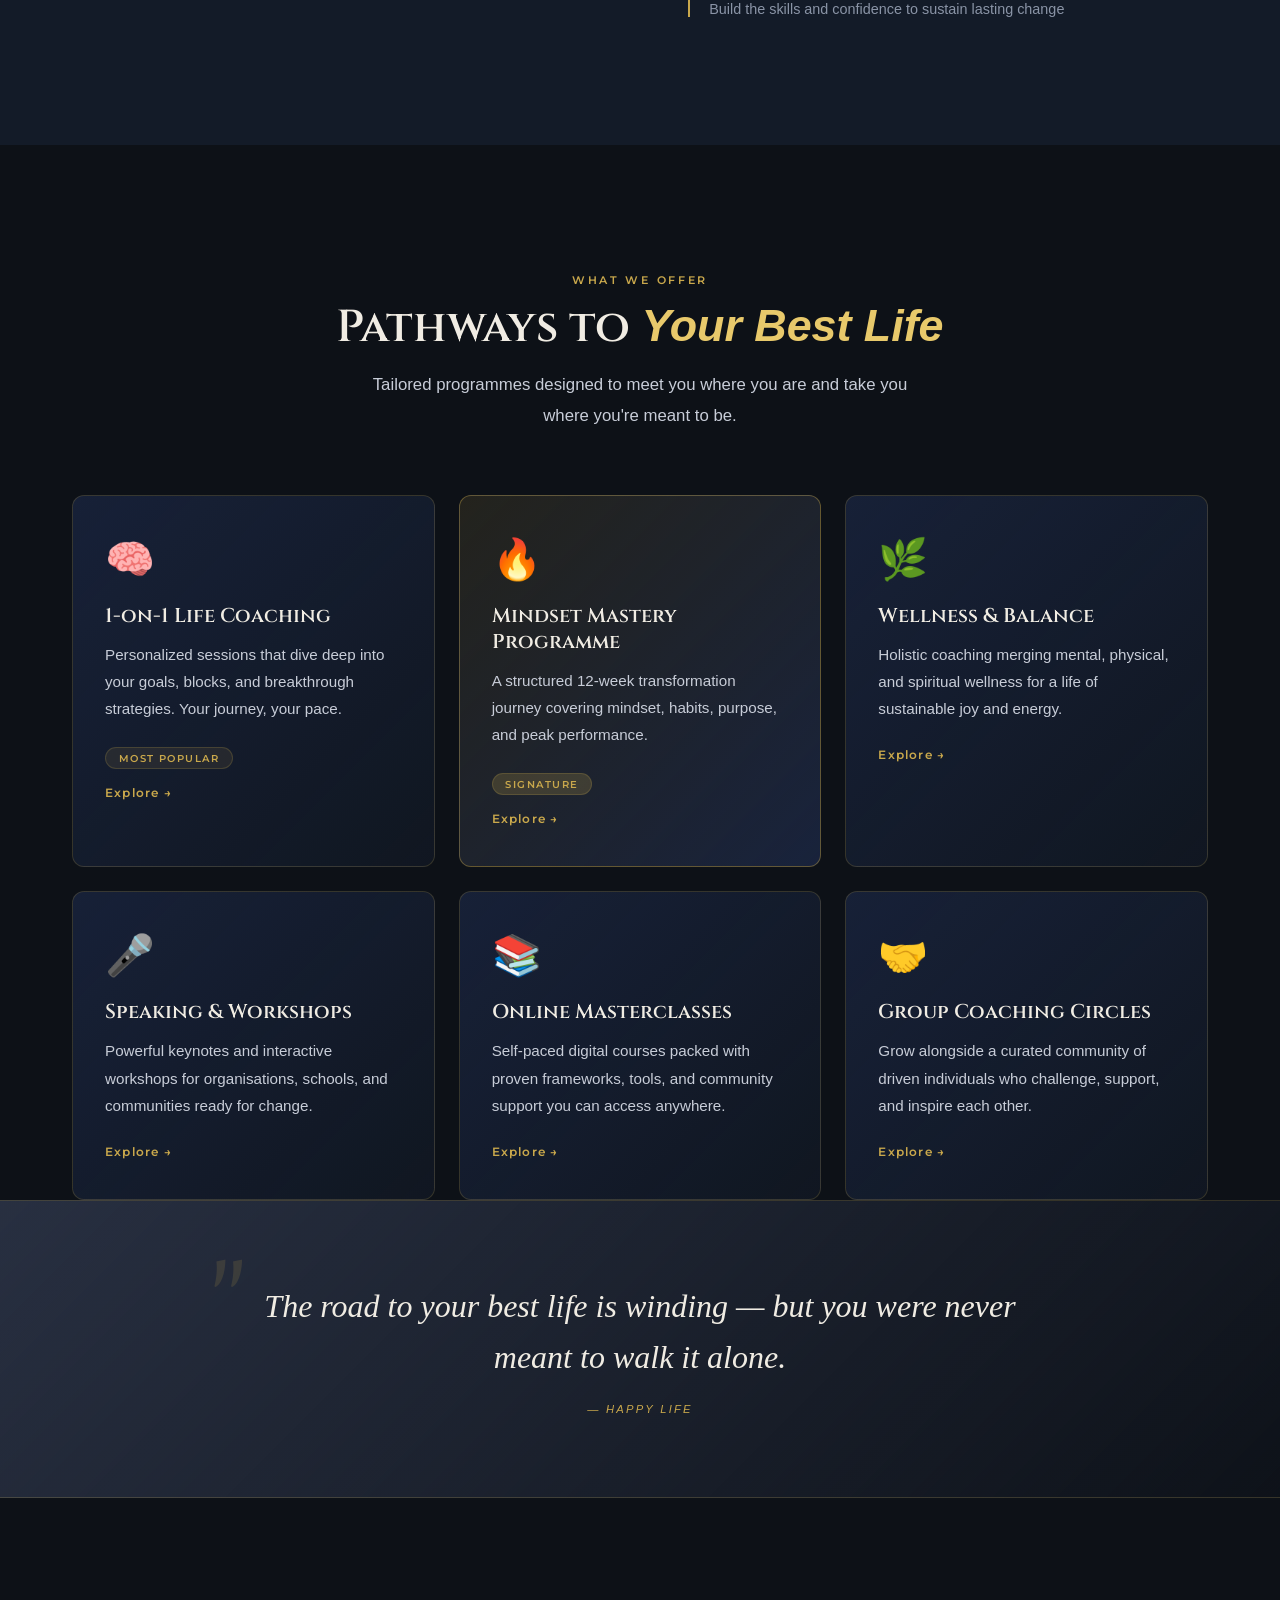
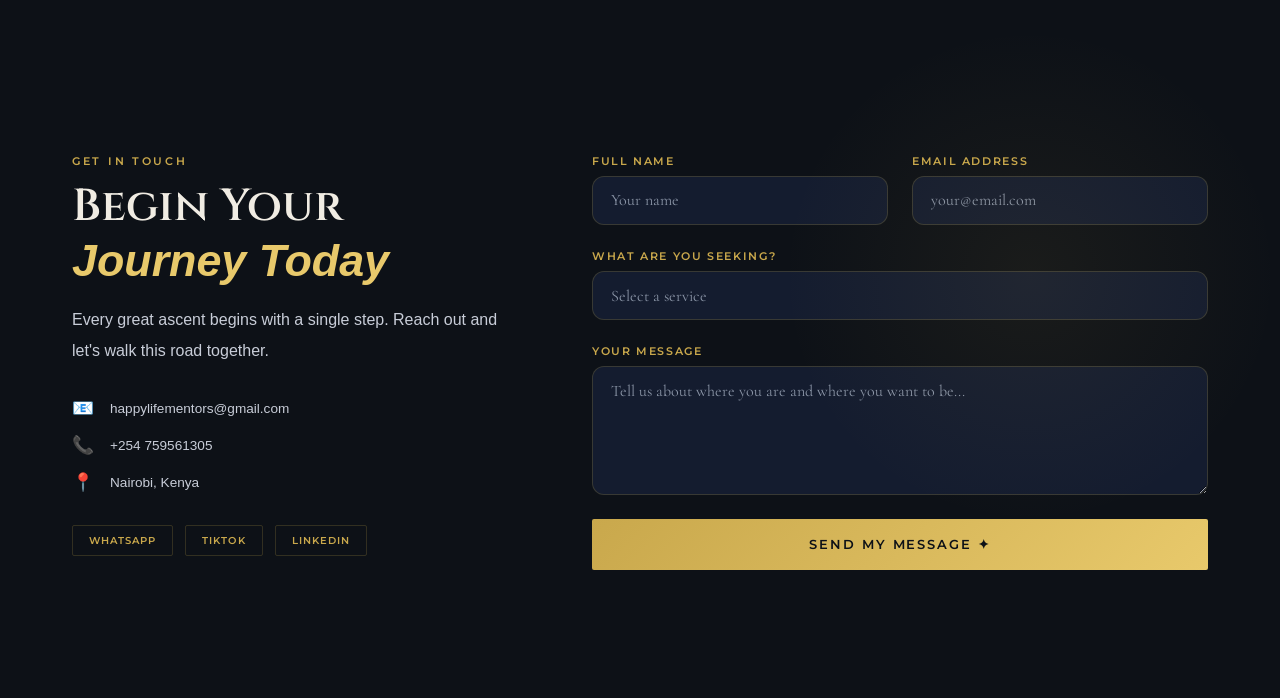
==== commit b80feffd: "Update index.html" ====
--- a/index.html
+++ b/index.html
@@ -173,6 +173,68 @@
     </div>
   </section>
     </section>
+  <!--contact section-->
+   <section class="contact" id="contact">
+    <div class="contact-glow"></div>
+    <div class="container">
+      <div class="contact-grid">
+        <div class="contact-info">
+          <div class="section-label">Get In Touch</div>
+          <h2 class="section-title">Begin Your <em>Journey Today</em></h2>
+          <p>Every great ascent begins with a single step. Reach out and let's walk this road together.</p>
+          <div class="contact-details">
+            <div class="contact-item">
+              <span class="contact-icon">📧</span>
+              <span><a href="mailto:happylifementors@gmail.com" class="email-link">happylifementors@gmail.com</a></span>
+            </div>
+            <div class="contact-item">
+              <span class="contact-icon">📞</span>
+              <span>+254 759561305</span>
+            </div>
+            <div class="contact-item">
+              <span class="contact-icon">📍</span>
+              <span>Nairobi, Kenya</span>
+            </div>
+          </div>
+          <div class="social-links">
+            <a href="https://wa.me/254759561305" class="social-btn">WhatsApp</a>
+            <a href="https://www.tiktok.com/@happyspeakers" class="social-btn">TikTok</a>
+            <a href="https://www.linkedin.com/in/elsey-ouma-20b757355" class="social-btn">LinkedIn</a>
+          </div>
+        </div>
+        <form class="contact-form" onsubmit="handleSubmit(event)">
+          <div class="form-row">
+            <div class="form-group">
+              <label>Full Name</label>
+              <input type="text" placeholder="Your name" required />
+            </div>
+            <div class="form-group">
+              <label>Email Address</label>
+              <input type="email" placeholder="your@email.com" required />
+            </div>
+          </div>
+          <div class="form-group">
+            <label>What are you seeking?</label>
+            <select>
+              <option value="">Select a service</option>
+              <option>1-on-1 Life Coaching</option>
+              <option>Mindset Mastery Programme</option>
+              <option>Wellness & Balance</option>
+              <option>Speaking & Workshops</option>
+              <option>Online Masterclasses</option>
+              <option>Group Coaching Circles</option>
+            </select>
+          </div>
+          <div class="form-group">
+            <label>Your Message</label>
+            <textarea rows="5" placeholder="Tell us about where you are and where you want to be..."></textarea>
+          </div>
+          <button type="submit" class="btn-gold full-width">Send My Message ✦</button>
+          <div class="form-success" id="formSuccess">✓ Message sent! We'll be in touch soon.</div>
+        </form>
+      </div>
+    </div>
+  </section>
 <script defer src="script.js"></script>
 </body>
 </html>
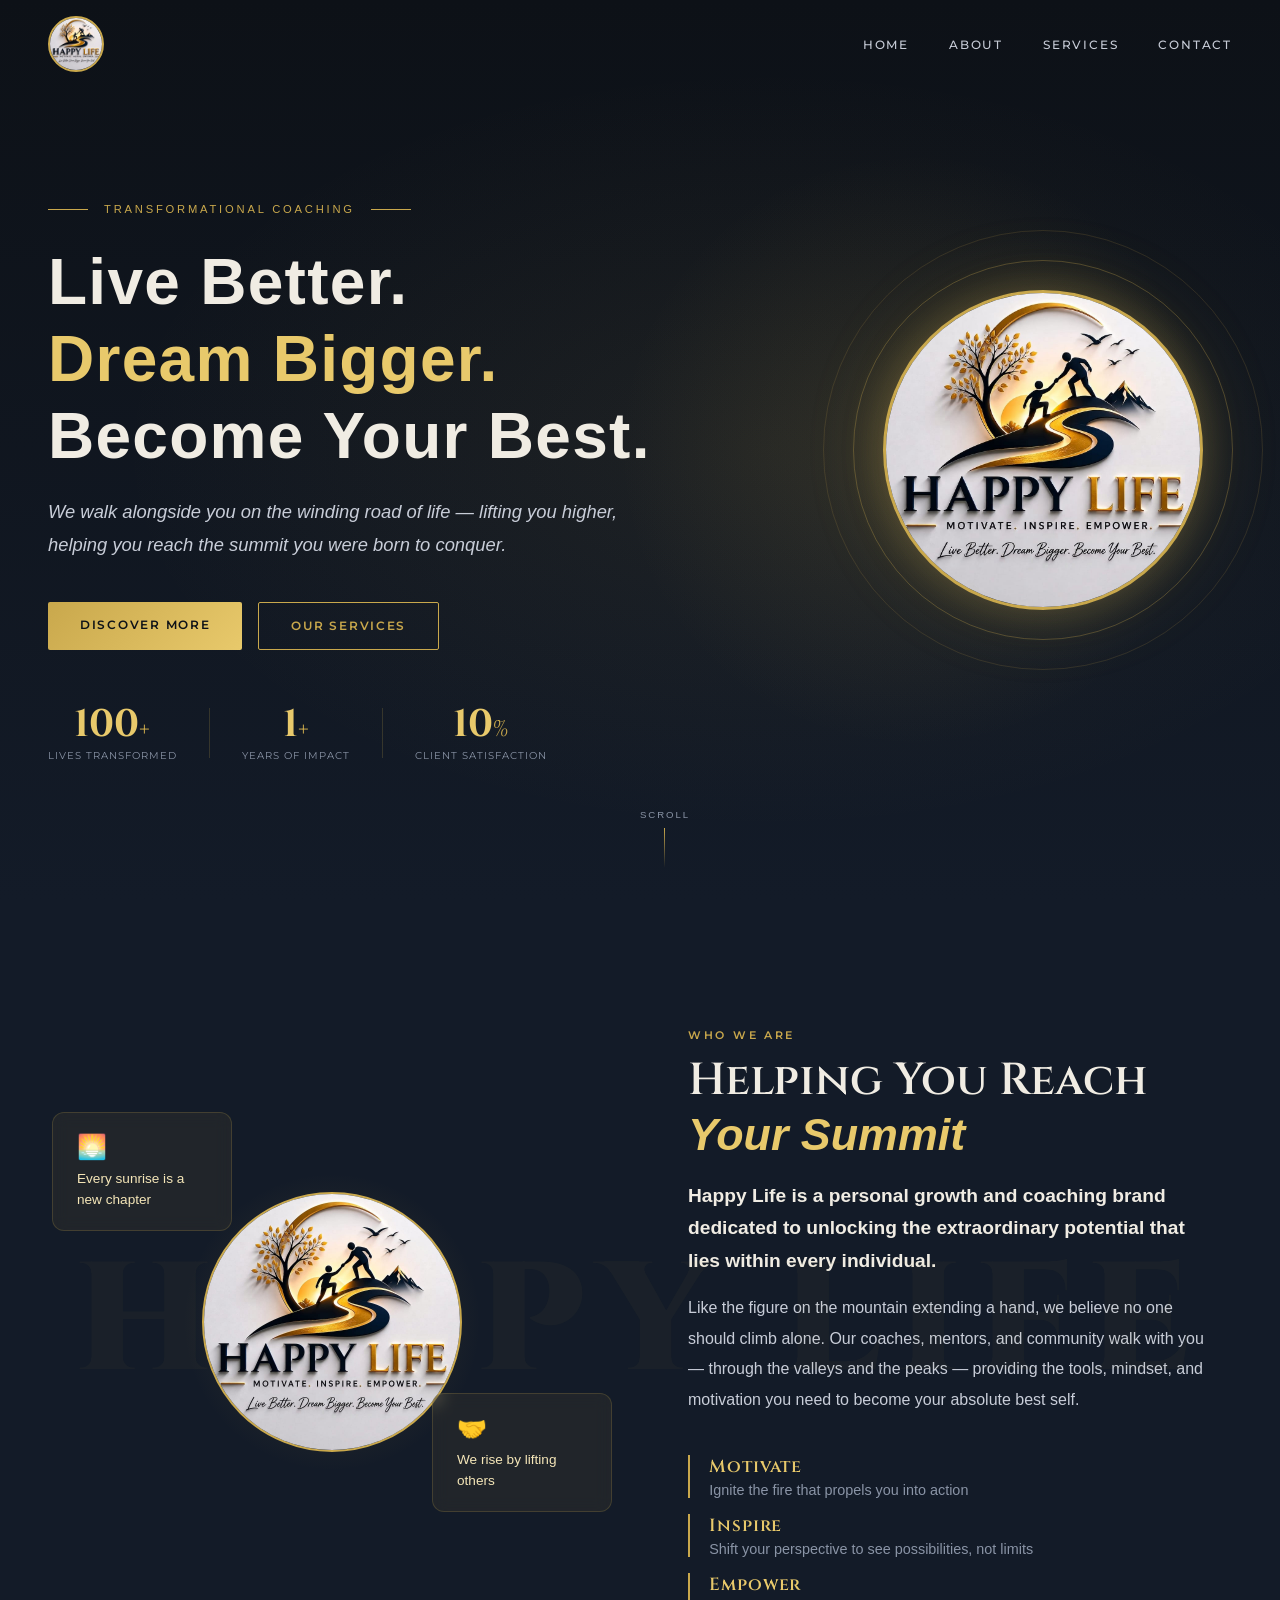
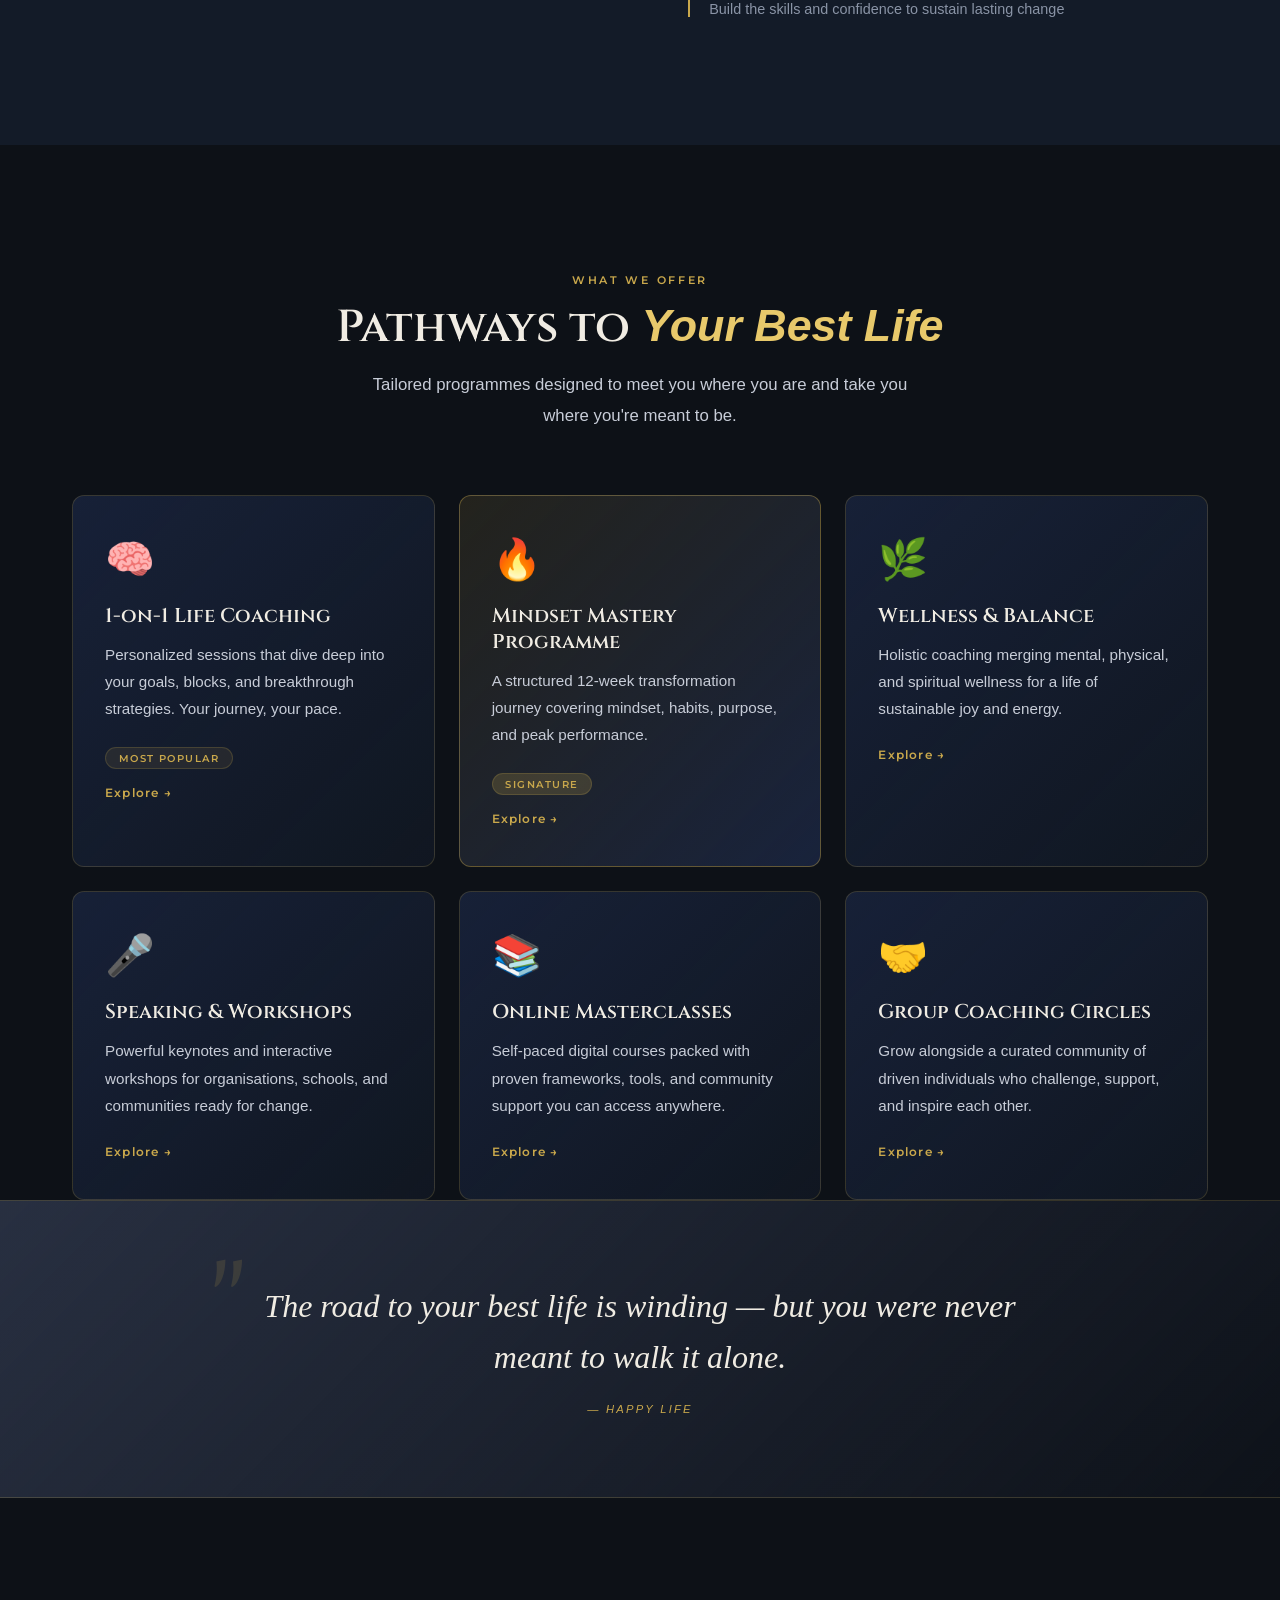
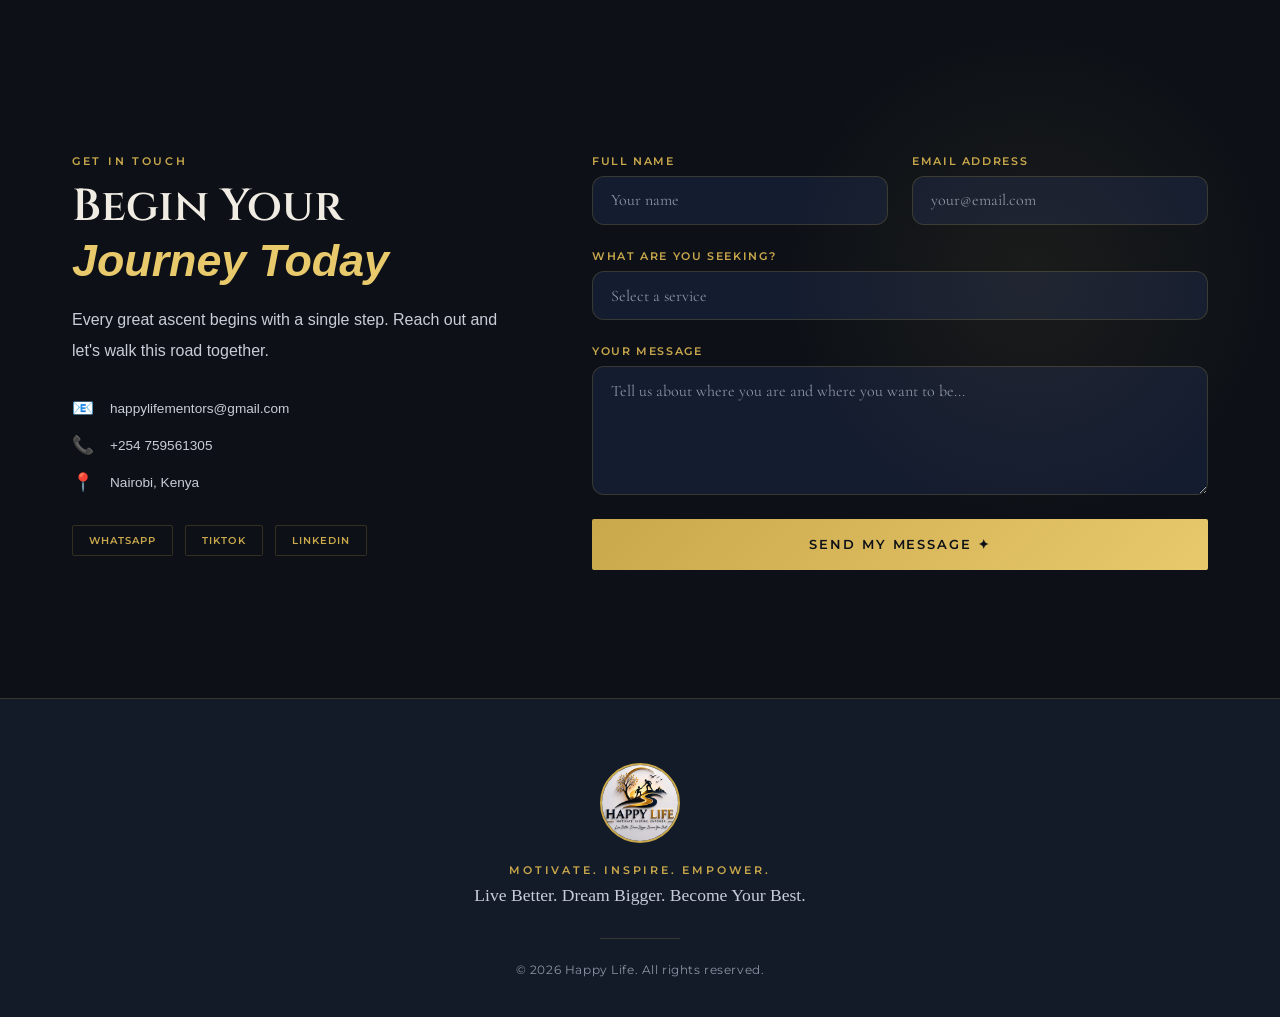
==== commit 062b672c: "Update index.html" ====
--- a/index.html
+++ b/index.html
@@ -235,6 +235,16 @@
       </div>
     </div>
   </section>
+   <!-- Footer -->
+  <footer class="footer">
+    <div class="footer-logo">
+      <img src="happylife logo.jpeg" alt="Happy Life" />
+    </div>
+    <p class="footer-tagline">Motivate. Inspire. Empower.</p>
+    <p class="footer-sub">Live Better. Dream Bigger. Become Your Best.</p>
+    <div class="footer-divider"></div>
+    <p class="footer-copy">&copy; 2026 Happy Life. All rights reserved.</p>
+  </footer>
 <script defer src="script.js"></script>
 </body>
 </html>
